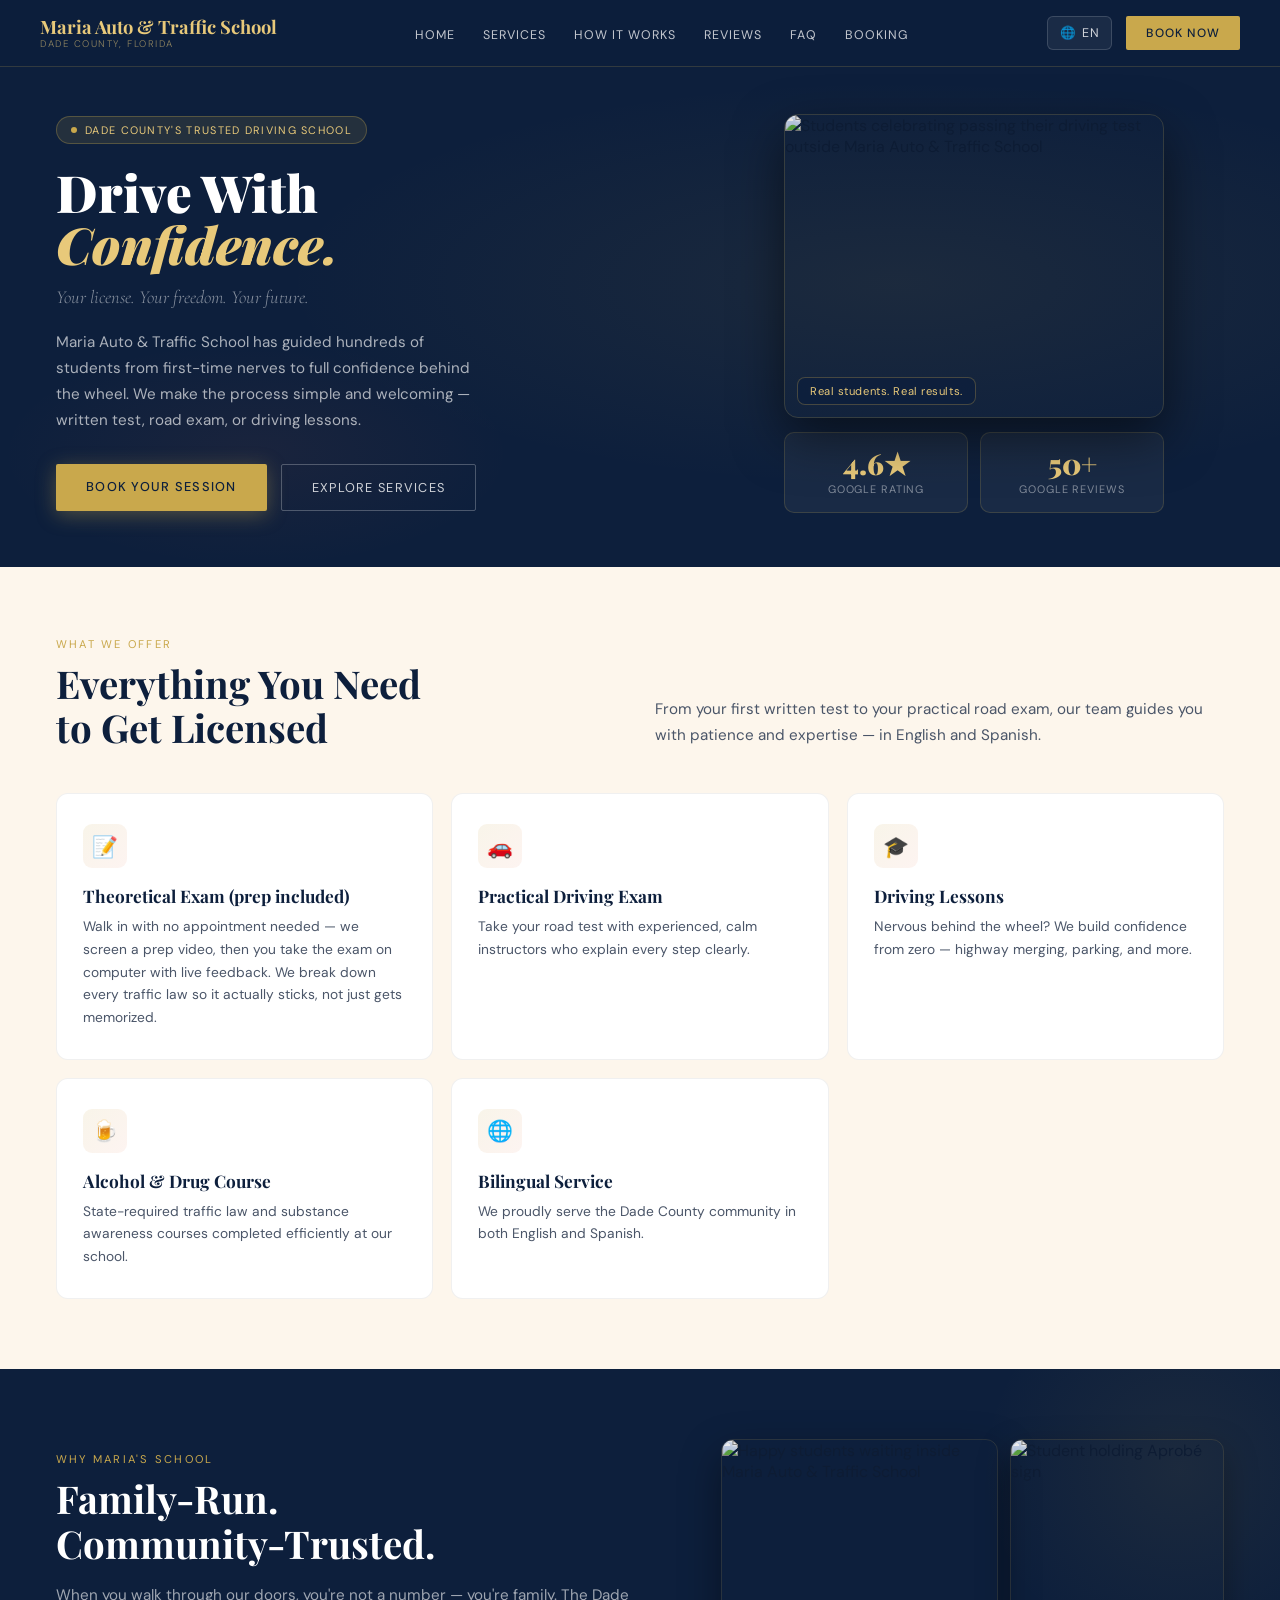
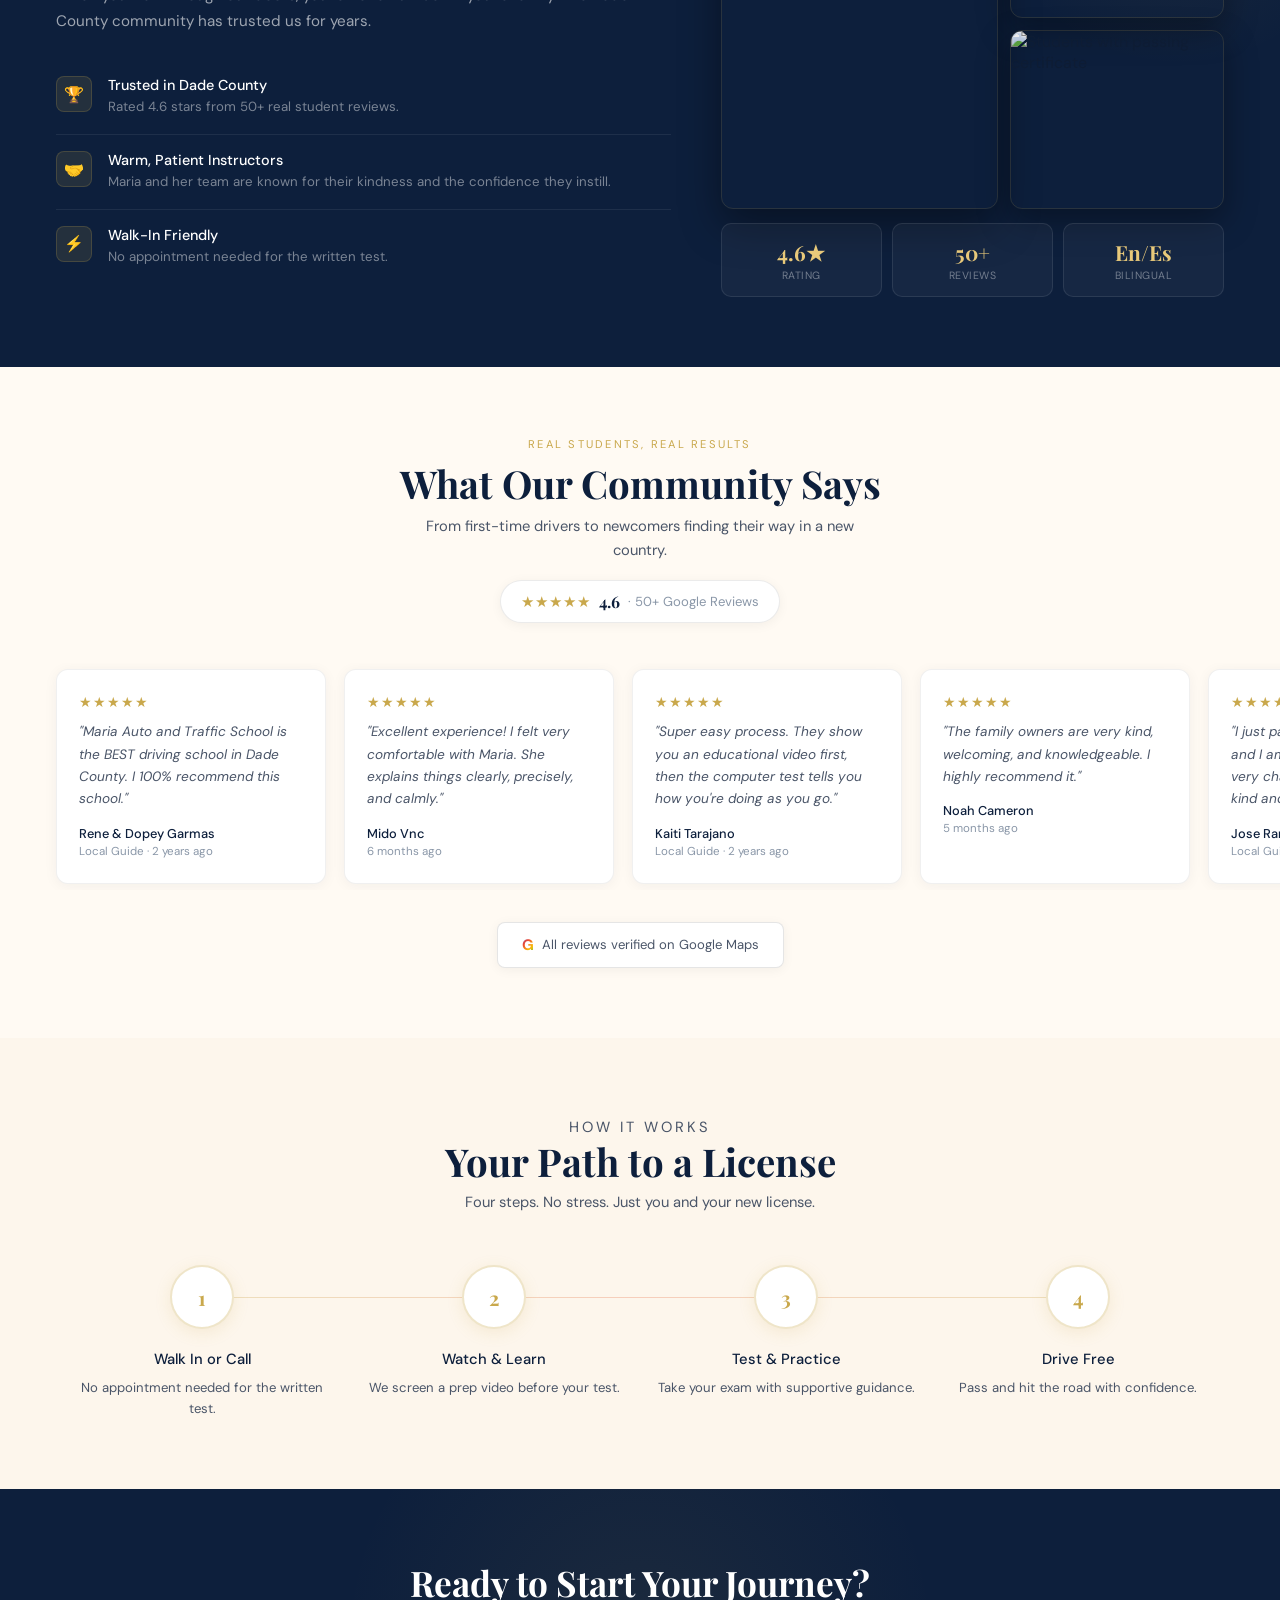
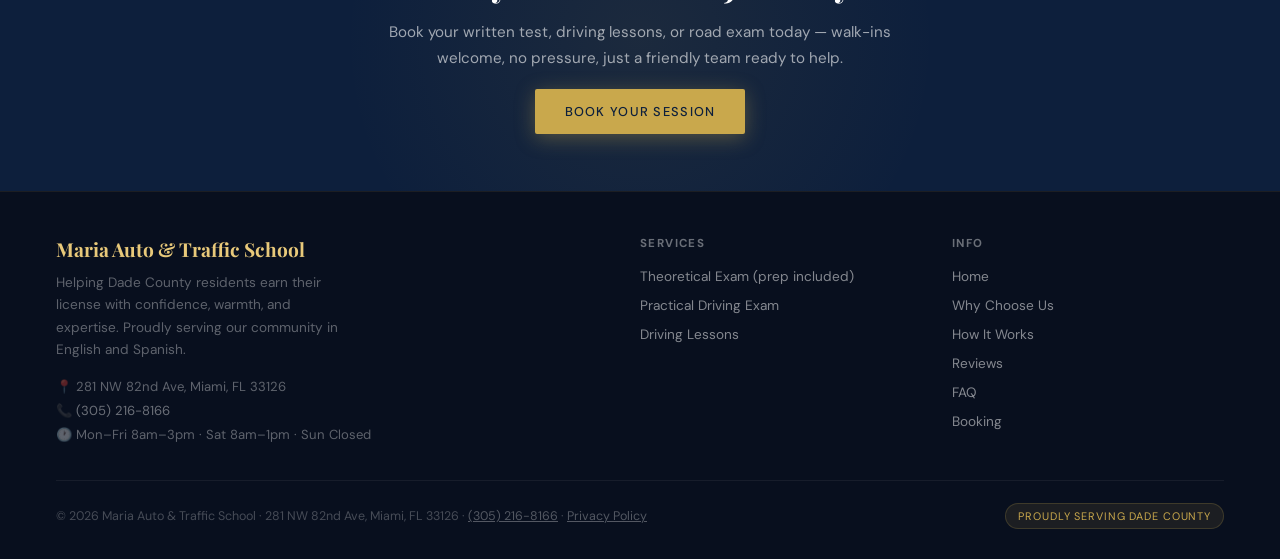
==== index.html @ c2f10be1 "Add files via upload" ====
<!DOCTYPE html>
<html lang="en" id="html-root">
<head>
<meta charset="UTF-8">
<meta name="viewport" content="width=device-width, initial-scale=1.0">
<title>Maria Auto & Traffic School — Dade County's Trusted Driving School</title>

<link rel="icon" type="image/svg+xml" href="data:image/svg+xml,%3Csvg xmlns='http://www.w3.org/2000/svg' viewBox='0 0 100 100'%3E%3Crect width='100' height='100' rx='20' fill='%230d1f3c'/%3E%3Ctext x='50' y='68' font-family='Georgia,serif' font-size='58' font-weight='700' fill='%23c9a84c' text-anchor='middle'%3EM%3C/text%3E%3C/svg%3E">

<meta name="description" content="Maria Auto & Traffic School — Miami-Dade's trusted driving school. Written tests, road exams, and driving lessons in English and Spanish. Walk-ins welcome.">
<meta name="robots" content="index, follow">
<link rel="canonical" href="https://mariaautoschool.netlify.app/">
<meta property="og:type" content="website">
<meta property="og:title" content="Maria Auto & Traffic School">
<meta property="og:description" content="Miami-Dade's trusted driving school. Written tests, road exams & driving lessons in English and Spanish.">
<meta property="og:image" content="https://mariaautoschool.netlify.app/images/maria3.jpg">
<meta property="og:image:alt" content="Students celebrating passing their driving test outside Maria Auto & Traffic School">
<meta name="twitter:card" content="summary_large_image">
<meta name="twitter:image" content="https://mariaautoschool.netlify.app/images/maria3.jpg">
<link rel="preconnect" href="https://fonts.googleapis.com">
<link href="https://fonts.googleapis.com/css2?family=Playfair+Display:ital,wght@0,400;0,700;0,900;1,400;1,700&family=DM+Sans:wght@300;400;500&family=Cormorant+Garamond:ital,wght@0,300;1,300;1,600&display=swap" rel="stylesheet">
<link rel="stylesheet" href="style.css">

<script type="application/ld+json">
{
  "@context": "https://schema.org",
  "@type": "DrivingSchool",
  "name": "Maria Auto & Traffic School",
  "image": "https://mariaautoschool.netlify.app/images/maria5.jpg",
  "url": "https://mariaautoschool.netlify.app/",
  "telephone": "+1-305-216-8166",
  "address": {
    "@type": "PostalAddress",
    "streetAddress": "281 NW 82nd Ave",
    "addressLocality": "Miami",
    "addressRegion": "FL",
    "postalCode": "33126",
    "addressCountry": "US"
  },
  "openingHoursSpecification": [
    {
      "@type": "OpeningHoursSpecification",
      "dayOfWeek": ["Monday", "Tuesday", "Wednesday", "Thursday", "Friday"],
      "opens": "08:00",
      "closes": "15:00"
    },
    {
      "@type": "OpeningHoursSpecification",
      "dayOfWeek": "Saturday",
      "opens": "08:00",
      "closes": "13:00"
    }
  ],
  "aggregateRating": {
    "@type": "AggregateRating",
    "ratingValue": "4.6",
    "reviewCount": "50",
    "bestRating": "5",
    "worstRating": "1"
  },
  "priceRange": "$50-$150",
  "areaServed": "Miami-Dade County, FL",
  "availableLanguage": ["English", "Spanish"]
}
</script>
<script src="https://identity.netlify.com/v1/netlify-identity-widget.js"></script>
</head>
<body>

<!-- NAV -->
<nav>
  <a href="index.html" class="nav-logo">Maria Auto & Traffic School<span>Dade County, Florida</span></a>
  <ul class="nav-links">
    <li><a href="index.html" data-i18n="nav.home">Home</a></li>
    <li><a href="#services" data-i18n="nav.services">Services</a></li>
    <li><a href="#process" data-i18n="nav.process">How It Works</a></li>
    <li><a href="#reviews" data-i18n="nav.reviews">Reviews</a></li>
    <li><a href="faq.html" data-i18n="footer.faq">FAQ</a></li>
    <li><a href="book.html" data-i18n="nav.contact">Booking</a></li>
  </ul>
  <div class="nav-right">
    <div class="lang-switch">
      <button class="lang-btn" id="lang-btn">🌐 <span id="lang-btn-label">EN</span></button>
      <div class="lang-menu" id="lang-menu">
        <button class="lang-option" data-lang="en">English</button>
        <button class="lang-option" data-lang="es">Español</button>
      </div>
    </div>
    <a href="book.html" class="nav-cta" data-i18n="nav.cta">Book Now</a>
    <button class="nav-hamburger" id="hamburger" aria-label="Open menu"><span></span><span></span><span></span></button>
  </div>
</nav>

<div class="mobile-menu" id="mobile-menu">
  <a href="index.html" class="mobile-link" data-i18n="nav.home">Home</a>
  <a href="#services" class="mobile-link" data-i18n="nav.services">Services</a>
  <a href="#process" class="mobile-link" data-i18n="nav.process">How It Works</a>
  <a href="#reviews" class="mobile-link" data-i18n="nav.reviews">Reviews</a>
  <a href="faq.html" class="mobile-link" data-i18n="footer.faq">FAQ</a>
  <a href="book.html" class="mobile-link" data-i18n="nav.contact">Booking</a>
  <div class="mobile-lang">
    <button data-lang="en">English</button>
    <button data-lang="es">Español</button>
  </div>
</div>

<section class="hero">
  <div class="hero-bg-texture"></div>
  <div class="hero-left">
    <div class="hero-badge"><span class="hero-badge-dot"></span><span data-i18n="hero.badge">Dade County's Trusted Driving School</span></div>
    <h1 class="hero-headline" data-i18n-html="hero.headline">Drive With<em>Confidence.</em></h1>
    <p class="hero-sub" data-i18n="hero.sub">Your license. Your freedom. Your future.</p>
    <p class="hero-body" data-i18n="hero.body">Maria Auto & Traffic School has guided hundreds of students from first-time nerves to full confidence behind the wheel. We make the process simple and welcoming — written test, road exam, or driving lessons.</p>
    <div class="hero-actions">
      <a href="book.html" class="btn-primary" data-i18n="hero.cta1">Book Your Session</a>
      <a href="#services" class="btn-secondary" data-i18n="hero.cta2">Explore Services</a>
    </div>
  </div>
  <div class="hero-right">
    <div class="hero-photo-wrap">
      <div class="hero-photo">
        <img src="images/maria3.jpg" alt="Students celebrating passing their driving test outside Maria Auto & Traffic School">
        <div class="hero-photo-badge" data-i18n="hero.photoBadge">Real students. Real results.</div>
      </div>
      <div class="hero-stats-row">
        <div class="hero-stat-card">
          <div class="stat-number">4.6★</div>
          <div class="stat-label" data-i18n="hero.statRating">Google Rating</div>
        </div>
        <div class="hero-stat-card">
          <div class="stat-number">50+</div>
          <div class="stat-label" data-i18n="hero.statReviews">Google Reviews</div>
        </div>
      </div>
    </div>
  </div>
</section>

<section class="services" id="services">
  <div class="services-header">
    <div>
      <p class="section-label" data-i18n="services.label">What We Offer</p>
      <h2 class="section-title" data-i18n-html="services.title">Everything You Need<br>to Get Licensed</h2>
    </div>
    <p class="services-desc" data-i18n="services.desc">From your first written test to your practical road exam, our team guides you with patience and expertise — in English and Spanish.</p>
  </div>
  <div class="services-grid">
    <div class="service-card fade-up">
      <div class="service-icon">📝</div>
      <h3 class="service-name" data-i18n="services.s5title">Theoretical Exam (prep included)</h3>
      <p class="service-desc" data-i18n="services.s5desc">Walk in with no appointment needed — we screen a prep video, then you take the exam on computer with live feedback. We break down every traffic law so it actually sticks, not just gets memorized.</p>
    </div>
    <div class="service-card fade-up">
      <div class="service-icon">🚗</div>
      <h3 class="service-name" data-i18n="services.s2title">Practical Driving Exam</h3>
      <p class="service-desc" data-i18n="services.s2desc">Take your road test with experienced, calm instructors who explain every step clearly.</p>
    </div>
    <div class="service-card fade-up">
      <div class="service-icon">🎓</div>
      <h3 class="service-name" data-i18n="services.s3title">Driving Lessons</h3>
      <p class="service-desc" data-i18n="services.s3desc">Nervous behind the wheel? We build confidence from zero — highway merging, parking, and more.</p>
    </div>
    <div class="service-card fade-up">
      <div class="service-icon">🍺</div>
      <h3 class="service-name" data-i18n="services.s4title">Alcohol & Drug Course</h3>
      <p class="service-desc" data-i18n="services.s4desc">State-required traffic law and substance awareness courses completed efficiently at our school.</p>
    </div>
    <div class="service-card fade-up">
      <div class="service-icon">🌐</div>
      <h3 class="service-name" data-i18n="services.s6title">Bilingual Service</h3>
      <p class="service-desc" data-i18n="services.s6desc">We proudly serve the Dade County community in both English and Spanish.</p>
    </div>
  </div>
</section>

<section class="why" id="why">
  <div class="why-left">
    <p class="section-label" style="color:var(--gold)" data-i18n="why.label">Why Maria's School</p>
    <h2 class="section-title" style="color:#fff" data-i18n-html="why.title">Family-Run.<br>Community-Trusted.</h2>
    <p class="why-body" data-i18n="why.body">When you walk through our doors, you're not a number — you're family. The Dade County community has trusted us for years.</p>
    <div class="why-features">
      <div class="why-feature">
        <div class="why-feature-icon">🏆</div>
        <div class="why-feature-text"><h4 data-i18n="why.f1title">Trusted in Dade County</h4><p data-i18n="why.f1desc">Rated 4.6 stars from 50+ real student reviews.</p></div>
      </div>
      <div class="why-feature">
        <div class="why-feature-icon">🤝</div>
        <div class="why-feature-text"><h4 data-i18n="why.f2title">Warm, Patient Instructors</h4><p data-i18n="why.f2desc">Maria and her team are known for their kindness and the confidence they instill.</p></div>
      </div>
      <div class="why-feature">
        <div class="why-feature-icon">⚡</div>
        <div class="why-feature-text"><h4 data-i18n="why.f3title">Walk-In Friendly</h4><p data-i18n="why.f3desc">No appointment needed for the written test.</p></div>
      </div>
    </div>
  </div>
  <div class="why-right">
    <div class="why-photo-grid">
      <div class="why-photo-main"><img src="images/maria1.jpg" alt="Happy students waiting inside Maria Auto & Traffic School" loading="lazy"></div>
      <div class="why-photo-side">
        <div class="why-photo-small"><img src="images/maria4.jpg" alt="Student holding Aprobé sign" loading="lazy"></div>
        <div class="why-photo-small"><img src="images/maria2.jpg" alt="Students with passing certificate" loading="lazy"></div>
      </div>
    </div>
    <div class="why-mini-stats">
      <div class="why-mini"><div class="why-mini-num">4.6★</div><div class="why-mini-label" data-i18n="why.mRating">Rating</div></div>
      <div class="why-mini"><div class="why-mini-num">50+</div><div class="why-mini-label" data-i18n="why.mReviews">Reviews</div></div>
      <div class="why-mini"><div class="why-mini-num">En/Es</div><div class="why-mini-label" data-i18n="why.mLang">Bilingual</div></div>
    </div>
  </div>
</section>

<section class="reviews" id="reviews">
  <div class="reviews-header">
    <p class="section-label" data-i18n="reviews.label">Real Students, Real Results</p>
    <h2 class="section-title" data-i18n="reviews.title">What Our Community Says</h2>
    <p class="reviews-sub" data-i18n="reviews.sub">From first-time drivers to newcomers finding their way in a new country.</p>
    <div class="reviews-rating-badge">
      <span class="stars">★★★★★</span>
      <span class="num">4.6</span>
      <span class="count">· 50+ <span data-i18n="reviews.googleReviews">Google Reviews</span></span>
    </div>
  </div>
  <div class="reviews-track-wrap">
    <div class="reviews-track">
      <div class="review-card"><div class="review-stars">★★★★★</div><p class="review-text">"Maria Auto and Traffic School is the BEST driving school in Dade County. I 100% recommend this school."</p><div class="review-author">Rene & Dopey Garmas</div><div class="review-time">Local Guide · 2 years ago</div></div>
      <div class="review-card"><div class="review-stars">★★★★★</div><p class="review-text">"Excellent experience! I felt very comfortable with Maria. She explains things clearly, precisely, and calmly."</p><div class="review-author">Mido Vnc</div><div class="review-time">6 months ago</div></div>
      <div class="review-card"><div class="review-stars">★★★★★</div><p class="review-text">"Super easy process. They show you an educational video first, then the computer test tells you how you're doing as you go."</p><div class="review-author">Kaiti Tarajano</div><div class="review-time">Local Guide · 2 years ago</div></div>
      <div class="review-card"><div class="review-stars">★★★★★</div><p class="review-text">"The family owners are very kind, welcoming, and knowledgeable. I highly recommend it."</p><div class="review-author">Noah Cameron</div><div class="review-time">5 months ago</div></div>
      <div class="review-card"><div class="review-stars">★★★★★</div><p class="review-text">"I just passed my practical exam and I am totally delighted. María is very charming and the teacher is kind and polite."</p><div class="review-author">Jose Ramos</div><div class="review-time">Local Guide · 2 years ago</div></div>
      <div class="review-card"><div class="review-stars">★★★★★</div><p class="review-text">"I love this school. They transmit a peace that touches your heart ❤️ and they are very professional."</p><div class="review-author">Legna Arbos</div><div class="review-time">a year ago</div></div>
      <div class="review-card"><div class="review-stars">★★★★★</div><p class="review-text">"They gave me the confidence and encouragement I needed to overcome my fear of driving."</p><div class="review-author">Yasmany Salgado</div><div class="review-time">Local Guide · 2 years ago</div></div>
      <div class="review-card"><div class="review-stars">★★★★★</div><p class="review-text">"Reasonable price and quick process — much appreciated when you're from out of town."</p><div class="review-author">Leire Viana</div><div class="review-time">6 months ago</div></div>
      <div class="review-card"><div class="review-stars">★★★★★</div><p class="review-text">"Excellent teacher. She gives you confidence and motivation. Always grateful."</p><div class="review-author">Vilma Blanco</div><div class="review-time">a year ago</div></div>
      <div class="review-card"><div class="review-stars">★★★★★</div><p class="review-text">"Very satisfied with the school. Great teachers and excellent staff. I recommend it 1000%!"</p><div class="review-author">Larisa Montero</div><div class="review-time">Local Guide · a year ago</div></div>
      <!-- duplicate for seamless loop -->
      <div class="review-card"><div class="review-stars">★★★★★</div><p class="review-text">"Maria Auto and Traffic School is the BEST driving school in Dade County. I 100% recommend this school."</p><div class="review-author">Rene & Dopey Garmas</div><div class="review-time">Local Guide · 2 years ago</div></div>
      <div class="review-card"><div class="review-stars">★★★★★</div><p class="review-text">"Excellent experience! I felt very comfortable with Maria. She explains things clearly, precisely, and calmly."</p><div class="review-author">Mido Vnc</div><div class="review-time">6 months ago</div></div>
      <div class="review-card"><div class="review-stars">★★★★★</div><p class="review-text">"Super easy process. They show you an educational video first, then the computer test tells you how you're doing as you go."</p><div class="review-author">Kaiti Tarajano</div><div class="review-time">Local Guide · 2 years ago</div></div>
      <div class="review-card"><div class="review-stars">★★★★★</div><p class="review-text">"The family owners are very kind, welcoming, and knowledgeable. I highly recommend it."</p><div class="review-author">Noah Cameron</div><div class="review-time">5 months ago</div></div>
      <div class="review-card"><div class="review-stars">★★★★★</div><p class="review-text">"I just passed my practical exam and I am totally delighted. María is very charming and the teacher is kind and polite."</p><div class="review-author">Jose Ramos</div><div class="review-time">Local Guide · 2 years ago</div></div>
      <div class="review-card"><div class="review-stars">★★★★★</div><p class="review-text">"I love this school. They transmit a peace that touches your heart ❤️ and they are very professional."</p><div class="review-author">Legna Arbos</div><div class="review-time">a year ago</div></div>
      <div class="review-card"><div class="review-stars">★★★★★</div><p class="review-text">"They gave me the confidence and encouragement I needed to overcome my fear of driving."</p><div class="review-author">Yasmany Salgado</div><div class="review-time">Local Guide · 2 years ago</div></div>
      <div class="review-card"><div class="review-stars">★★★★★</div><p class="review-text">"Reasonable price and quick process — much appreciated when you're from out of town."</p><div class="review-author">Leire Viana</div><div class="review-time">6 months ago</div></div>
      <div class="review-card"><div class="review-stars">★★★★★</div><p class="review-text">"Excellent teacher. She gives you confidence and motivation. Always grateful."</p><div class="review-author">Vilma Blanco</div><div class="review-time">a year ago</div></div>
      <div class="review-card"><div class="review-stars">★★★★★</div><p class="review-text">"Very satisfied with the school. Great teachers and excellent staff. I recommend it 1000%!"</p><div class="review-author">Larisa Montero</div><div class="review-time">Local Guide · a year ago</div></div>
    </div>
  </div>
  <div style="text-align:center">
    <div class="google-badge"><span class="g-logo">G</span><span data-i18n="reviews.verified">All reviews verified on Google Maps</span></div>
  </div>
</section>

<section class="process" id="process">
  <div class="process-header">
    <p class="section-label" data-i18n="process.label">How It Works</p>
    <h2 class="section-title" data-i18n="process.title">Your Path to a License</h2>
    <p data-i18n="process.sub">Four steps. No stress. Just you and your new license.</p>
  </div>
  <div class="process-steps">
    <div class="process-step fade-up"><div class="step-num">1</div><h4 class="step-title" data-i18n="process.p1title">Walk In or Call</h4><p class="step-desc" data-i18n="process.p1desc">No appointment needed for the written test.</p></div>
    <div class="process-step fade-up"><div class="step-num">2</div><h4 class="step-title" data-i18n="process.p2title">Watch & Learn</h4><p class="step-desc" data-i18n="process.p2desc">We screen a prep video before your test.</p></div>
    <div class="process-step fade-up"><div class="step-num">3</div><h4 class="step-title" data-i18n="process.p3title">Test & Practice</h4><p class="step-desc" data-i18n="process.p3desc">Take your exam with supportive guidance.</p></div>
    <div class="process-step fade-up"><div class="step-num">4</div><h4 class="step-title" data-i18n="process.p4title">Drive Free</h4><p class="step-desc" data-i18n="process.p4desc">Pass and hit the road with confidence.</p></div>
  </div>
</section>


<!-- CLOSING CTA -->
<section class="closing-cta">
  <div class="closing-cta-inner">
    <h2 data-i18n="cta.title">Ready to Start Your Journey?</h2>
    <p data-i18n="cta.body">Book your written test, driving lessons, or road exam today — walk-ins welcome, no pressure, just a friendly team ready to help.</p>
    <a href="book.html" class="btn-primary" data-i18n="hero.cta1">Book Your Session</a>
  </div>
</section>

<footer>
  <div class="footer-inner">
    <div class="footer-brand">
      <h3>Maria Auto & Traffic School</h3>
      <p data-i18n="footer.tagline">Helping Dade County residents earn their license with confidence, warmth, and expertise. Proudly serving our community in English and Spanish.</p>
      <div class="footer-contact-mini">
        📍 281 NW 82nd Ave, Miami, FL 33126<br>
        📞 <a href="tel:+13052168166">(305) 216-8166</a><br>
        🕐 <span data-i18n-html="contact.hoursValue">Mon–Fri 8am–3pm · Sat 8am–1pm · Sun Closed</span>
      </div>
    </div>
    <div class="footer-col">
      <h4 data-i18n="footer.servicesHeader">Services</h4>
      <ul>
        <li><a href="#services" data-i18n="services.s5title">Theoretical Exam</a></li>
        <li><a href="#services" data-i18n="services.s2title">Road Exam</a></li>
        <li><a href="#services" data-i18n="services.s3title">Driving Lessons</a></li>
      </ul>
    </div>
    <div class="footer-col">
      <h4 data-i18n="footer.infoHeader">Info</h4>
      <ul>
        <li><a href="index.html" data-i18n="nav.home">Home</a></li>
        <li><a href="#why" data-i18n="footer.why">Why Choose Us</a></li>
        <li><a href="#process" data-i18n="nav.process">How It Works</a></li>
        <li><a href="#reviews" data-i18n="nav.reviews">Reviews</a></li>
        <li><a href="faq.html" data-i18n="footer.faq">FAQ</a></li>
        <li><a href="book.html" data-i18n="nav.contact">Booking</a></li>
      </ul>
    </div>
  </div>
  <div class="footer-bottom">
    <p>© <span id="footer-year">2025</span> Maria Auto & Traffic School · 281 NW 82nd Ave, Miami, FL 33126 · <a href="tel:+13052168166">(305) 216-8166</a> · <a href="#" id="privacy-link" data-i18n="footer.privacy">Privacy Policy</a></p>
    <div class="footer-dade" data-i18n="footer.badge">Proudly Serving Dade County</div>
  </div>
</footer>

<button class="back-to-top" id="back-to-top" aria-label="Back to top">↑</button>

<!-- BOOKING CONFIRMATION MODAL -->
<div class="booking-modal-overlay" id="booking-modal" role="dialog" aria-modal="true" aria-label="Booking request notice">
  <div class="booking-modal-box">
    <div class="booking-modal-icon">📋</div>
    <h3 data-i18n="form.modalTitle">This is a request, not a confirmed booking</h3>
    <p data-i18n="form.modalBody">Submitting this form does not guarantee your selected date and time. If your preferred slot isn't available, Maria or a team member will reach out by phone, text, or email to find a time that works.</p>
    <div class="booking-modal-actions">
      <button type="button" class="booking-modal-cancel" id="booking-modal-cancel" data-i18n="form.modalCancel">Go Back</button>
      <button type="button" class="booking-modal-confirm" id="booking-modal-confirm" data-i18n="form.modalConfirm">I Understand, Submit</button>
    </div>
  </div>
</div>

<!-- PRIVACY MODAL -->
<div class="modal-overlay" id="privacy-modal" role="dialog" aria-modal="true" aria-label="Privacy Policy">
  <div class="modal-box">
    <div class="modal-header">
      <h2 data-i18n="privacy.title">Privacy Policy</h2>
      <button class="modal-close" id="modal-close" aria-label="Close">✕</button>
    </div>
    <div class="modal-body">
      <p class="updated" data-i18n="privacy.updated">Last updated: January 1, 2025</p>
      <p data-i18n="privacy.intro">Maria Auto & Traffic School ("we," "us," or "our") operates this website. This Privacy Policy explains how we collect, use, and protect the personal information you provide when you use our site or submit an inquiry through our contact form.</p>
      <h3 data-i18n="privacy.h1">1. Information We Collect</h3>
      <p data-i18n="privacy.p1">When you submit a booking inquiry, we may collect your name, phone number, service interest, preferred language, and any notes you provide. We do not collect payment information, Social Security numbers, or government ID numbers.</p>
      <h3 data-i18n="privacy.h2">2. How We Use Your Information</h3>
      <p data-i18n="privacy.p2">We use your information solely to respond to your inquiry, contact you to schedule your session, and provide the services you requested. We never sell or share your information for marketing purposes.</p>
      <h3 data-i18n="privacy.h3">3. How We Store Your Information</h3>
      <p data-i18n-html="privacy.p3">Form submissions are processed securely through Formspree, a third-party form service. Review Formspree's practices at <a href="https://formspree.io/legal/privacy-policy/" target="_blank" rel="noopener">formspree.io/legal/privacy-policy</a>. We delete submissions periodically once resolved.</p>
      <h3 data-i18n="privacy.h4">4. Cookies & Tracking</h3>
      <p data-i18n="privacy.p4">This site uses no cookies, analytics, or advertising technology. No browsing data is tracked.</p>
      <h3 data-i18n="privacy.h5">5. Your Rights</h3>
      <p data-i18n="privacy.p5">You may request to know, correct, or delete the information we hold about you, or opt out of future communications, by contacting us directly.</p>
      <h3 data-i18n="privacy.h6">6. Contact Us</h3>
      <p data-i18n-html="privacy.p6">Maria Auto & Traffic School · 281 NW 82nd Ave, Miami, FL 33126 · Phone: <a href="tel:+13052168166">(305) 216-8166</a></p>
    </div>
  </div>
</div>

<script src="script.js"></script>
</body>
</html>
---- style.css ----
:root {
    --navy: #0d1f3c;
    --navy-mid: #162d52;
    --gold: #c9a84c;
    --gold-light: #e8c97a;
    --coral: #e8704a;
    --cream: #fdf6ec;
    --warm-white: #fffaf3;
    --text-dark: #0d1f3c;
    --text-mid: #4a5568;
    --text-light: #8a97a8;
  }
  *, *::before, *::after { box-sizing: border-box; margin: 0; padding: 0; }
  html { scroll-behavior: smooth; }
  body { font-family: 'DM Sans', sans-serif; background: var(--warm-white); color: var(--text-dark); overflow-x: hidden; -webkit-tap-highlight-color: transparent; }
  a, button, input, select, textarea, label { -webkit-tap-highlight-color: transparent; }

  /* ── NAV ── */
  nav {
    position: fixed; top: 0; left: 0; right: 0; z-index: 100;
    display: flex; align-items: center; justify-content: space-between; gap: 20px;
    padding: 16px 40px;
    background: rgba(13,31,60,0.96);
    -webkit-backdrop-filter: blur(12px); backdrop-filter: blur(12px);
    border-bottom: 1px solid rgba(201,168,76,0.2);
  }
  .nav-logo { font-family: 'Playfair Display', serif; font-size: 1.15rem; font-weight: 700; color: var(--gold-light); line-height: 1.2; white-space: nowrap; text-decoration: none; display: block; }
  .nav-logo span { display: block; font-size: 0.6rem; font-weight: 300; letter-spacing: 0.16em; text-transform: uppercase; color: rgba(232,201,122,0.6); font-family: 'DM Sans', sans-serif; }
  .nav-links { display: flex; gap: 28px; list-style: none; flex: 1; justify-content: center; }
  .nav-links a { color: rgba(255,255,255,0.75); text-decoration: none; font-size: 0.78rem; letter-spacing: 0.08em; text-transform: uppercase; transition: color 0.2s; }
  .nav-links a:hover { color: var(--gold-light); }
  .nav-right { display: flex; align-items: center; gap: 14px; }
  .lang-switch { position: relative; }
  .lang-btn {
    display: flex; align-items: center; gap: 6px;
    background: rgba(255,255,255,0.06); border: 1px solid rgba(255,255,255,0.15);
    color: rgba(255,255,255,0.8); padding: 8px 12px; border-radius: 6px;
    font-size: 0.78rem; letter-spacing: 0.05em; cursor: pointer;
    font-family: 'DM Sans', sans-serif;
  }
  .lang-btn:hover { border-color: var(--gold); }
  .lang-menu {
    display: none; position: absolute; top: calc(100% + 8px); right: 0;
    background: var(--navy-mid); border: 1px solid rgba(201,168,76,0.25);
    border-radius: 8px; overflow: hidden; min-width: 140px;
    box-shadow: 0 12px 32px rgba(0,0,0,0.4);
  }
  .lang-menu.open { display: block; }
  .lang-option {
    display: block; width: 100%; text-align: left; padding: 10px 16px;
    background: none; border: none; color: rgba(255,255,255,0.75);
    font-size: 0.82rem; cursor: pointer; font-family: 'DM Sans', sans-serif;
  }
  .lang-option:hover { background: rgba(201,168,76,0.12); color: var(--gold-light); }
  .lang-option.active { color: var(--gold-light); background: rgba(201,168,76,0.08); }
  .nav-cta {
    background: var(--gold); color: var(--navy);
    padding: 9px 20px; border-radius: 2px;
    font-size: 0.75rem; font-weight: 500; letter-spacing: 0.1em; text-transform: uppercase;
    text-decoration: none; transition: background 0.2s, transform 0.15s; white-space: nowrap;
  }
  .nav-cta:hover { background: var(--gold-light); transform: translateY(-1px); }
  .nav-hamburger { display: none; flex-direction: column; gap: 5px; background: none; border: none; cursor: pointer; padding: 4px; }
  .nav-hamburger span { display: block; width: 22px; height: 2px; background: rgba(255,255,255,0.8); border-radius: 2px; transition: all 0.3s; }
  .nav-hamburger.open span:nth-child(1) { transform: translateY(7px) rotate(45deg); }
  .nav-hamburger.open span:nth-child(2) { opacity: 0; }
  .nav-hamburger.open span:nth-child(3) { transform: translateY(-7px) rotate(-45deg); }

  .mobile-menu {
    display: none; position: fixed; top: 60px; left: 0; right: 0; z-index: 99;
    background: rgba(13,31,60,0.98); -webkit-backdrop-filter: blur(16px); backdrop-filter: blur(16px);
    border-bottom: 1px solid rgba(201,168,76,0.15);
    padding: 20px 24px 26px; flex-direction: column;
  }
  .mobile-menu.open { display: flex; }
  .mobile-menu a { color: rgba(255,255,255,0.75); text-decoration: none; font-size: 1rem; padding: 14px 0; border-bottom: 1px solid rgba(255,255,255,0.07); }
  .mobile-menu a:last-of-type { border-bottom: none; }
  .mobile-lang { display: flex; gap: 10px; margin-top: 16px; }
  .mobile-lang button {
    flex: 1; padding: 10px; background: rgba(255,255,255,0.06); border: 1px solid rgba(255,255,255,0.15);
    color: rgba(255,255,255,0.75); border-radius: 6px; font-size: 0.82rem; cursor: pointer;
  }
  .mobile-lang button.active { color: var(--gold-light); border-color: var(--gold); }

  /* ── SHARED ── */
  .section-label { font-size: 0.7rem; letter-spacing: 0.2em; text-transform: uppercase; color: var(--gold); margin-bottom: 10px; }
  .section-title { font-family: 'Playfair Display', serif; font-size: clamp(1.7rem, 3vw, 2.5rem); font-weight: 700; line-height: 1.15; color: var(--text-dark); }

  /* ── HERO ── */
  .hero {
    background: var(--navy); display: grid; grid-template-columns: 1.1fr 0.9fr;
    position: relative; overflow: hidden; padding-top: 60px;
  }
  .hero-bg-texture { position: absolute; inset: 0; background-image: radial-gradient(ellipse 80% 60% at 70% 50%, rgba(201,168,76,0.08) 0%, transparent 60%), radial-gradient(ellipse 40% 40% at 20% 80%, rgba(232,112,74,0.06) 0%, transparent 50%); pointer-events: none; }
  .hero-left { display: flex; flex-direction: column; justify-content: center; padding: 56px 40px 56px 56px; position: relative; z-index: 2; }
  .hero-badge { display: inline-flex; align-items: center; gap: 8px; background: rgba(201,168,76,0.12); border: 1px solid rgba(201,168,76,0.3); padding: 6px 14px; border-radius: 100px; margin-bottom: 22px; width: fit-content; }
  .hero-badge-dot { width: 6px; height: 6px; border-radius: 50%; background: var(--gold); animation: pulse 2s infinite; }
  @keyframes pulse { 0%,100%{opacity:1;transform:scale(1)} 50%{opacity:0.5;transform:scale(1.3)} }
  .hero-badge span { font-size: 0.68rem; letter-spacing: 0.12em; text-transform: uppercase; color: var(--gold-light); }
  .hero-headline { font-family: 'Playfair Display', serif; font-size: clamp(2.3rem, 4vw, 3.8rem); font-weight: 900; line-height: 1.02; color: #fff; margin-bottom: 6px; }
  .hero-headline em { font-style: italic; color: var(--gold-light); display: block; }
  .hero-sub { font-family: 'Cormorant Garamond', serif; font-size: 1.15rem; font-weight: 300; font-style: italic; color: rgba(255,255,255,0.5); margin: 10px 0 22px; }
  .hero-body { color: rgba(255,255,255,0.65); font-size: 0.95rem; line-height: 1.7; max-width: 420px; margin-bottom: 30px; }
  .hero-actions { display: flex; gap: 14px; flex-wrap: wrap; }
  .btn-primary { background: var(--gold); color: var(--navy); padding: 14px 30px; border-radius: 2px; font-size: 0.8rem; font-weight: 500; letter-spacing: 0.1em; text-transform: uppercase; text-decoration: none; transition: all 0.2s; box-shadow: 0 4px 20px rgba(201,168,76,0.35); }
  .btn-primary:hover { background: var(--gold-light); transform: translateY(-2px); }
  .btn-secondary { border: 1px solid rgba(255,255,255,0.25); color: rgba(255,255,255,0.8); padding: 14px 30px; border-radius: 2px; font-size: 0.8rem; letter-spacing: 0.1em; text-transform: uppercase; text-decoration: none; transition: all 0.2s; }
  .btn-secondary:hover { border-color: var(--gold); color: var(--gold-light); }
  .hero-right { display: flex; align-items: center; justify-content: center; position: relative; z-index: 2; padding: 40px 56px 40px 20px; }
  .hero-photo-wrap { width: 100%; max-width: 380px; display: flex; flex-direction: column; gap: 14px; }
  .hero-photo { position: relative; border-radius: 14px; overflow: hidden; box-shadow: 0 20px 50px rgba(0,0,0,0.5); border: 1px solid rgba(201,168,76,0.2); aspect-ratio: 5/4; }
  .hero-photo img { width: 100%; height: 100%; object-fit: cover; display: block; filter: brightness(0.9) saturate(0.92); }
  .hero-photo-badge { position: absolute; bottom: 12px; left: 12px; background: rgba(13,31,60,0.85); -webkit-backdrop-filter: blur(8px); backdrop-filter: blur(8px); border: 1px solid rgba(201,168,76,0.3); padding: 6px 12px; border-radius: 8px; font-size: 0.7rem; color: var(--gold-light); letter-spacing: 0.05em; }
  .hero-stats-row { display: grid; grid-template-columns: 1fr 1fr; gap: 12px; }
  .hero-stat-card { background: rgba(255,255,255,0.05); border: 1px solid rgba(201,168,76,0.2); border-radius: 10px; padding: 16px 18px; text-align: center; }
  .stat-number { font-family: 'Playfair Display', serif; font-size: 1.8rem; font-weight: 900; color: var(--gold-light); line-height: 1; }
  .stat-label { font-size: 0.68rem; letter-spacing: 0.08em; text-transform: uppercase; color: rgba(255,255,255,0.45); margin-top: 4px; }

  /* ── SERVICES ── */
  .services { padding: 70px 56px; background: var(--cream); }
  .services-header { display: grid; grid-template-columns: 1fr 1fr; gap: 30px; margin-bottom: 44px; align-items: end; }
  .services-desc { color: var(--text-mid); font-size: 0.95rem; line-height: 1.7; }
  .services-grid { display: grid; grid-template-columns: repeat(3, 1fr); gap: 18px; }
  .service-card { background: #fff; border-radius: 12px; padding: 30px 26px; border: 1px solid rgba(0,0,0,0.06); transition: all 0.3s; position: relative; overflow: hidden; }
  .service-card::before { content: ''; position: absolute; bottom: 0; left: 0; right: 0; height: 3px; background: linear-gradient(90deg, var(--gold), var(--coral)); transform: scaleX(0); transform-origin: left; transition: transform 0.3s; }
  .service-card:hover { transform: translateY(-4px); box-shadow: 0 16px 40px rgba(13,31,60,0.1); }
  .service-card:hover::before { transform: scaleX(1); }
  .service-icon { width: 44px; height: 44px; border-radius: 9px; background: linear-gradient(135deg, rgba(201,168,76,0.12), rgba(232,112,74,0.08)); display: flex; align-items: center; justify-content: center; font-size: 1.3rem; margin-bottom: 16px; }
  .service-name { font-family: 'Playfair Display', serif; font-size: 1.08rem; font-weight: 700; margin-bottom: 8px; color: var(--navy); }
  .service-desc { font-size: 0.86rem; line-height: 1.65; color: var(--text-mid); }

  /* ── WHY US ── */
  .why { padding: 70px 56px; background: var(--navy); display: grid; grid-template-columns: 1.1fr 0.9fr; gap: 50px; align-items: center; position: relative; overflow: hidden; }
  .why::before { content: ''; position: absolute; right: -100px; top: -100px; width: 400px; height: 400px; border-radius: 50%; background: radial-gradient(circle, rgba(201,168,76,0.08) 0%, transparent 70%); pointer-events: none; }
  .why .section-title { color: #fff; }
  .why-body { color: rgba(255,255,255,0.6); font-size: 0.95rem; line-height: 1.7; margin: 18px 0 26px; }
  .why-features { display: flex; flex-direction: column; }
  .why-feature { display: flex; gap: 16px; align-items: flex-start; padding: 16px 0; border-bottom: 1px solid rgba(255,255,255,0.07); }
  .why-feature:last-child { border-bottom: none; }
  .why-feature-icon { width: 36px; height: 36px; border-radius: 8px; background: rgba(201,168,76,0.12); border: 1px solid rgba(201,168,76,0.2); display: flex; align-items: center; justify-content: center; font-size: 1rem; flex-shrink: 0; }
  .why-feature-text h4 { color: #fff; font-size: 0.9rem; font-weight: 500; margin-bottom: 3px; }
  .why-feature-text p { color: rgba(255,255,255,0.45); font-size: 0.83rem; line-height: 1.55; }
  .why-right { display: flex; flex-direction: column; gap: 14px; }
  .why-photo-grid { display: grid; grid-template-columns: 1.3fr 1fr; gap: 12px; }
  .why-photo-main { border-radius: 12px; overflow: hidden; box-shadow: 0 16px 40px rgba(0,0,0,0.4); border: 1px solid rgba(201,168,76,0.15); aspect-ratio: 3/4; }
  .why-photo-side { display: flex; flex-direction: column; gap: 12px; }
  .why-photo-small { border-radius: 12px; overflow: hidden; box-shadow: 0 12px 32px rgba(0,0,0,0.35); border: 1px solid rgba(201,168,76,0.15); aspect-ratio: 4/3; flex: 1; }
  .why-photo-main img, .why-photo-small img { width: 100%; height: 100%; object-fit: cover; display: block; filter: brightness(0.92) saturate(0.88); }
  .why-mini-stats { display: grid; grid-template-columns: repeat(3, 1fr); gap: 10px; }
  .why-mini { background: rgba(255,255,255,0.04); border: 1px solid rgba(255,255,255,0.09); border-radius: 10px; padding: 14px 10px; text-align: center; }
  .why-mini-num { font-family: 'Playfair Display', serif; font-size: 1.3rem; font-weight: 700; color: var(--gold-light); }
  .why-mini-label { color: rgba(255,255,255,0.4); font-size: 0.66rem; letter-spacing: 0.05em; text-transform: uppercase; margin-top: 3px; }

  /* ── REVIEWS ── */
  .reviews { padding: 70px 0; background: var(--warm-white); overflow: hidden; }
  .reviews-header { text-align: center; margin-bottom: 40px; padding: 0 56px; }
  .reviews-header .section-title { margin-bottom: 10px; }
  .reviews-sub { color: var(--text-mid); font-size: 0.92rem; max-width: 480px; margin: 0 auto; line-height: 1.6; }
  .reviews-rating-badge { display: inline-flex; align-items: center; gap: 8px; background: #fff; border: 1px solid rgba(0,0,0,0.08); padding: 10px 20px; border-radius: 100px; margin-top: 18px; box-shadow: 0 2px 12px rgba(0,0,0,0.05); }
  .reviews-rating-badge .stars { color: var(--gold); font-size: 0.95rem; letter-spacing: 1px; }
  .reviews-rating-badge .num { font-family: 'Playfair Display', serif; font-weight: 700; color: var(--navy); font-size: 1rem; }
  .reviews-rating-badge .count { color: var(--text-light); font-size: 0.82rem; }
  .reviews-track-wrap { overflow: hidden; }
  .reviews-track { display: flex; gap: 18px; animation: scroll-left 42s linear infinite; width: max-content; padding: 6px 56px; }
  .reviews-track:hover { animation-play-state: paused; }
  @keyframes scroll-left { 0% { transform: translateX(0); } 100% { transform: translateX(-50%); } }
  .review-card { background: #fff; border-radius: 12px; padding: 24px 22px; width: 270px; flex-shrink: 0; border: 1px solid rgba(0,0,0,0.06); box-shadow: 0 2px 14px rgba(13,31,60,0.05); }
  .review-stars { color: var(--gold); font-size: 0.85rem; margin-bottom: 10px; letter-spacing: 1px; }
  .review-text { font-size: 0.85rem; line-height: 1.65; color: var(--text-mid); margin-bottom: 14px; font-style: italic; }
  .review-author { font-size: 0.8rem; font-weight: 500; color: var(--navy); }
  .review-time { font-size: 0.72rem; color: var(--text-light); margin-top: 2px; }
  .google-badge { display: flex; align-items: center; gap: 8px; background: #fff; border: 1px solid rgba(0,0,0,0.1); padding: 12px 24px; border-radius: 8px; font-size: 0.82rem; color: var(--text-mid); box-shadow: 0 2px 12px rgba(0,0,0,0.05); width: fit-content; margin: 32px auto 0; }
  .g-logo { font-weight: 700; font-size: 0.95rem; background: linear-gradient(135deg, #4285F4, #EA4335, #FBBC05, #34A853); -webkit-background-clip: text; -webkit-text-fill-color: transparent; }

  /* ── PROCESS ── */
  .process { padding: 70px 56px; background: var(--cream); }
  .process-header { text-align: center; margin-bottom: 50px; }
  .process-header p { color: var(--text-mid); font-size: 0.92rem; max-width: 440px; margin: 8px auto 0; line-height: 1.6; }
  .process-steps { display: grid; grid-template-columns: repeat(4, 1fr); position: relative; }
  .process-steps::before { content: ''; position: absolute; top: 32px; left: 12.5%; right: 12.5%; height: 1px; background: linear-gradient(90deg, var(--gold), var(--coral), var(--gold)); opacity: 0.3; }
  .process-step { text-align: center; padding: 0 16px; }
  .step-num { width: 64px; height: 64px; border-radius: 50%; background: #fff; border: 2px solid rgba(201,168,76,0.3); display: flex; align-items: center; justify-content: center; margin: 0 auto 20px; font-family: 'Playfair Display', serif; font-size: 1.25rem; font-weight: 700; color: var(--gold); position: relative; z-index: 1; box-shadow: 0 4px 16px rgba(201,168,76,0.15); }
  .step-title { font-size: 0.92rem; font-weight: 500; color: var(--navy); margin-bottom: 8px; }
  .step-desc { font-size: 0.82rem; color: var(--text-mid); line-height: 1.6; }

  /* ── CONTACT ── */
  .contact { padding: 70px 56px; background: var(--navy); display: grid; grid-template-columns: 1fr 1fr; gap: 50px; align-items: start; position: relative; overflow: hidden; }
  .contact::after { content: ''; position: absolute; left: -100px; bottom: -100px; width: 350px; height: 350px; border-radius: 50%; background: radial-gradient(circle, rgba(232,112,74,0.08) 0%, transparent 70%); pointer-events: none; }
  .contact .section-title { color: #fff; margin-bottom: 12px; }
  .contact-body { color: rgba(255,255,255,0.5); font-size: 0.92rem; line-height: 1.7; margin-bottom: 26px; }
  .contact-storefront { border-radius: 12px; overflow: hidden; margin-bottom: 26px; box-shadow: 0 12px 32px rgba(0,0,0,0.3); border: 1px solid rgba(201,168,76,0.15); aspect-ratio: 16/9; max-height: 220px; }
  .contact-storefront img { width: 100%; height: 100%; object-fit: cover; display: block; filter: brightness(0.85) saturate(0.85); }
  .contact-info { display: flex; flex-direction: column; gap: 16px; }
  .contact-item { display: flex; gap: 14px; align-items: center; }
  .contact-icon { width: 38px; height: 38px; border-radius: 8px; background: rgba(201,168,76,0.1); border: 1px solid rgba(201,168,76,0.2); display: flex; align-items: center; justify-content: center; font-size: 1rem; flex-shrink: 0; }
  .contact-item-text { color: rgba(255,255,255,0.75); font-size: 0.88rem; line-height: 1.5; }
  .contact-item-text a { color: inherit; text-decoration: none; border-bottom: 1px solid rgba(255,255,255,0.2); }
  .contact-item-label { font-size: 0.68rem; letter-spacing: 0.1em; text-transform: uppercase; color: rgba(255,255,255,0.3); margin-bottom: 2px; }
  .contact-form { background: rgba(255,255,255,0.04); border: 1px solid rgba(201,168,76,0.15); border-radius: 14px; padding: 34px; }
  .contact-form h3 { font-family: 'Playfair Display', serif; font-size: 1.25rem; color: #fff; margin-bottom: 22px; }
  .form-group { margin-bottom: 16px; }
  .form-group label { display: block; font-size: 0.72rem; letter-spacing: 0.08em; text-transform: uppercase; color: rgba(255,255,255,0.4); margin-bottom: 6px; }
  .form-group input, .form-group select, .form-group textarea { width: 100%; background: rgba(255,255,255,0.06); border: 1px solid rgba(255,255,255,0.1); border-radius: 6px; padding: 12px 14px; color: #fff; font-family: 'DM Sans', sans-serif; font-size: 0.9rem; outline: none; transition: border-color 0.2s; -webkit-appearance: none; appearance: none; }
  @media (max-width: 900px) {
    .form-group input, .form-group select, .form-group textarea { font-size: 16px; }
  }
  .form-group select option { background: var(--navy-mid); color: #fff; }
  .form-group input:focus, .form-group select:focus, .form-group textarea:focus { border-color: rgba(201,168,76,0.4); }
  .form-group input::placeholder, .form-group textarea::placeholder { color: rgba(255,255,255,0.25); }
  .form-group textarea { height: 90px; resize: none; }
  .checkbox-group { display: flex; flex-direction: column; gap: 8px; }
  .form-hint { font-size: 0.78rem; color: var(--gold); opacity: 0.9; margin-top: 6px; line-height: 1.5; display: none; }
  .form-hint.visible { display: block; }
  .availability-badge {
    display: flex; align-items: center; gap: 10px;
    background: rgba(76,175,122,0.1); border: 1px solid rgba(76,175,122,0.25);
    padding: 10px 14px; border-radius: 8px; margin-bottom: 18px;
  }
  .availability-dot { width: 8px; height: 8px; border-radius: 50%; background: #4caf7a; flex-shrink: 0; }
  .availability-badge span { font-size: 0.82rem; color: rgba(255,255,255,0.75); line-height: 1.4; }
  .whatsapp-fallback {
    display: flex; align-items: center; justify-content: center; gap: 8px;
    margin-top: 12px; padding: 12px; border-radius: 6px;
    background: rgba(76,175,122,0.08); border: 1px solid rgba(76,175,122,0.2);
    color: #6fcf97; text-decoration: none; font-size: 0.82rem; font-weight: 500;
    transition: background 0.2s;
  }
  .whatsapp-fallback:hover { background: rgba(76,175,122,0.15); }
  .service-datetime-block {
    background: rgba(201,168,76,0.05); border: 1px solid rgba(201,168,76,0.15);
    border-radius: 8px; padding: 14px 14px 4px; margin-bottom: 14px;
  }
  .service-datetime-label {
    font-size: 0.78rem; font-weight: 500; color: var(--gold-light);
    margin-bottom: 10px; display: flex; align-items: center; gap: 6px;
  }
  .service-datetime-label .dot { width: 5px; height: 5px; border-radius: 50%; background: var(--gold); flex-shrink: 0; }
  .range-toggle-row { display: flex; align-items: center; gap: 8px; margin: -4px 0 12px; }
  .range-toggle-row input[type="checkbox"] { width: 15px; height: 15px; cursor: pointer; accent-color: var(--gold); }
  .range-toggle-row label { font-size: 0.78rem; color: rgba(255,255,255,0.55); cursor: pointer; margin: 0; text-transform: none; letter-spacing: 0; }
  .end-date-group { display: none; }
  .end-date-group.visible { display: block; }
  .contact-pref-row { display: flex; gap: 10px; }
  .contact-pref-item { flex: 1; position: relative; }
  .contact-pref-item input[type="checkbox"] { position: absolute; opacity: 0; width: 0; height: 0; }
  .contact-pref-item label {
    display: flex; align-items: center; justify-content: center; gap: 8px;
    cursor: pointer; font-size: 0.85rem; color: rgba(255,255,255,0.7);
    padding: 10px 12px; border-radius: 6px;
    border: 1px solid rgba(255,255,255,0.1);
    background: rgba(255,255,255,0.04);
    transition: all 0.2s; user-select: none; text-align: center;
  }
  .contact-pref-item label:hover { border-color: rgba(201,168,76,0.4); }
  .contact-pref-item input:checked + label { border-color: var(--gold); background: rgba(201,168,76,0.12); color: #fff; }
  .field-error-msg { font-size: 0.78rem; color: #e8704a; margin-top: 6px; display: none; }
  .field-error-msg.visible { display: block; }
  .booking-modal-overlay {
    display: none; position: fixed; inset: 0; z-index: 250;
    background: rgba(8,15,30,0.85); -webkit-backdrop-filter: blur(6px); backdrop-filter: blur(6px);
    align-items: center; justify-content: center; padding: 20px;
  }
  .booking-modal-overlay.open { display: flex; }
  .booking-modal-box {
    background: var(--warm-white); border-radius: 16px; max-width: 460px; width: 100%;
    padding: 30px 28px; box-shadow: 0 32px 80px rgba(0,0,0,0.5);
    animation: modal-in 0.25s ease; text-align: center;
  }
  .booking-modal-icon {
    width: 52px; height: 52px; border-radius: 50%; margin: 0 auto 16px;
    background: rgba(201,168,76,0.15); border: 2px solid rgba(201,168,76,0.4);
    display: flex; align-items: center; justify-content: center; font-size: 1.5rem;
  }
  .booking-modal-box h3 { font-family: 'Playfair Display', serif; font-size: 1.2rem; color: var(--navy); margin-bottom: 10px; }
  .booking-modal-box p { font-size: 0.92rem; color: var(--text-mid); line-height: 1.7; margin-bottom: 22px; }
  .booking-modal-actions { display: flex; gap: 10px; }
  .booking-modal-actions button {
    flex: 1; padding: 14px 12px; min-height: 46px; border-radius: 6px; font-size: 0.82rem; font-weight: 500;
    letter-spacing: 0.06em; text-transform: uppercase; cursor: pointer; border: none;
    font-family: 'DM Sans', sans-serif; transition: all 0.2s;
  }
  .booking-modal-cancel { background: rgba(0,0,0,0.06); color: var(--text-mid); }
  .booking-modal-cancel:hover { background: rgba(0,0,0,0.1); }
  .booking-modal-confirm { background: var(--gold); color: var(--navy); }
  .booking-modal-confirm:hover { background: var(--gold-light); }
  .day-pill-row { display: flex; gap: 6px; flex-wrap: wrap; margin-bottom: 4px; }
  .day-pill-item { position: relative; }
  .day-pill-item input[type="checkbox"] { position: absolute; opacity: 0; width: 0; height: 0; }
  .day-pill-item label {
    display: flex; align-items: center; justify-content: center;
    width: 44px; height: 44px; border-radius: 6px; cursor: pointer;
    font-size: 0.78rem; font-weight: 500; color: rgba(255,255,255,0.6);
    border: 1px solid rgba(255,255,255,0.1); background: rgba(255,255,255,0.04);
    transition: all 0.2s; user-select: none;
  }
  .day-pill-item label:hover { border-color: rgba(201,168,76,0.4); }
  .day-pill-item input:checked + label { border-color: var(--gold); background: rgba(201,168,76,0.15); color: #fff; }
  .lessons-note { font-size: 0.78rem; color: rgba(255,255,255,0.45); line-height: 1.5; margin: 4px 0 12px; }
  .location-toggle-row { display: flex; gap: 10px; margin-bottom: 4px; }
  .location-toggle-item { flex: 1; position: relative; }
  .location-toggle-item input[type="radio"] { position: absolute; opacity: 0; width: 0; height: 0; }
  .location-toggle-item label {
    display: flex; align-items: center; justify-content: center; gap: 8px;
    cursor: pointer; font-size: 0.85rem; color: rgba(255,255,255,0.65);
    padding: 12px; border-radius: 6px; text-align: center;
    border: 1px solid rgba(255,255,255,0.1); background: rgba(255,255,255,0.04);
    transition: all 0.2s; user-select: none;
  }
  .location-toggle-item label:hover { border-color: rgba(201,168,76,0.4); }
  .location-toggle-item input:checked + label { border-color: var(--gold); background: rgba(201,168,76,0.12); color: #fff; }
  .location-address-group { display: none; }
  .location-address-group.visible { display: block; }
  .lessons-count-custom-group { display: none; }
  .lessons-count-custom-group.visible { display: block; }
  .checkbox-item { position: relative; }
  .checkbox-item input[type="checkbox"] { position: absolute; opacity: 0; width: 0; height: 0; }
  .checkbox-item label {
    display: flex; align-items: center; gap: 12px;
    cursor: pointer; font-size: 0.9rem; color: rgba(255,255,255,0.75);
    padding: 10px 14px; border-radius: 8px;
    border: 1px solid rgba(255,255,255,0.1);
    background: rgba(255,255,255,0.04);
    transition: all 0.2s; user-select: none;
  }
  .checkbox-item label:hover { border-color: rgba(201,168,76,0.4); background: rgba(201,168,76,0.06); color: rgba(255,255,255,0.95); }
  .checkbox-item input[type="checkbox"]:checked + label {
    border-color: var(--gold); background: rgba(201,168,76,0.12); color: #fff;
  }
  .checkbox-box {
    width: 20px; height: 20px; border-radius: 5px; flex-shrink: 0;
    border: 2px solid rgba(255,255,255,0.25);
    background: rgba(255,255,255,0.05);
    display: flex; align-items: center; justify-content: center;
    transition: all 0.2s; font-size: 0.75rem;
  }
  .checkbox-item label:hover .checkbox-box { border-color: var(--gold); }
  .checkbox-item input[type="checkbox"]:checked + label .checkbox-box {
    background: var(--gold); border-color: var(--gold); color: var(--navy);
  }
  .checkbox-item input[type="checkbox"]:checked + label .checkbox-box::after { content: '✓'; font-weight: 700; }
  .form-row { display: grid; grid-template-columns: 1fr 1fr; gap: 14px; }
  .btn-submit { width: 100%; padding: 14px; background: var(--gold); color: var(--navy); border: none; border-radius: 6px; font-family: 'DM Sans', sans-serif; font-size: 0.82rem; font-weight: 500; letter-spacing: 0.1em; text-transform: uppercase; cursor: pointer; transition: all 0.2s; box-shadow: 0 4px 18px rgba(201,168,76,0.3); margin-top: 4px; }
  .btn-submit:hover { background: var(--gold-light); transform: translateY(-1px); }
  .btn-submit:disabled { opacity: 0.7; cursor: default; transform: none; }
  .form-success { display: none; text-align: center; padding: 30px 16px; }
  .form-success-icon { width: 56px; height: 56px; border-radius: 50%; background: rgba(76,175,122,0.15); border: 2px solid rgba(76,175,122,0.4); display: flex; align-items: center; justify-content: center; font-size: 1.6rem; margin: 0 auto 16px; }
  .form-success h4 { font-family: 'Playfair Display', serif; font-size: 1.2rem; color: #fff; margin-bottom: 8px; }
  .form-success p { color: rgba(255,255,255,0.5); font-size: 0.88rem; line-height: 1.6; }

  /* ── FOOTER ── */
  footer { background: #080f1e; padding: 44px 56px 30px; border-top: 1px solid rgba(201,168,76,0.1); }
  .footer-inner { display: grid; grid-template-columns: 2fr 1fr 1fr; gap: 40px; margin-bottom: 34px; }
  .footer-brand h3 { font-family: 'Playfair Display', serif; font-size: 1.2rem; color: var(--gold-light); margin-bottom: 10px; }
  .footer-brand p { color: rgba(255,255,255,0.35); font-size: 0.85rem; line-height: 1.65; max-width: 300px; }
  .footer-contact-mini { margin-top: 14px; font-size: 0.82rem; color: rgba(255,255,255,0.35); line-height: 1.8; }
  .footer-contact-mini a { color: rgba(255,255,255,0.4); text-decoration: none; }
  .footer-col h4 { font-size: 0.72rem; letter-spacing: 0.12em; text-transform: uppercase; color: rgba(255,255,255,0.4); margin-bottom: 14px; }
  .footer-col ul { list-style: none; display: flex; flex-direction: column; gap: 8px; }
  .footer-col ul a { color: rgba(255,255,255,0.5); text-decoration: none; font-size: 0.85rem; transition: color 0.2s; }
  .footer-col ul a:hover { color: var(--gold-light); }
  .footer-bottom { border-top: 1px solid rgba(255,255,255,0.06); padding-top: 22px; display: flex; justify-content: space-between; align-items: center; flex-wrap: wrap; gap: 12px; }
  .footer-bottom p { color: rgba(255,255,255,0.25); font-size: 0.78rem; }
  .footer-bottom a { color: rgba(255,255,255,0.3); }
  .footer-dade { background: rgba(201,168,76,0.1); border: 1px solid rgba(201,168,76,0.2); padding: 5px 12px; border-radius: 100px; font-size: 0.68rem; color: var(--gold); letter-spacing: 0.08em; text-transform: uppercase; }

  /* ── ANIMATIONS ── */
  .fade-up { opacity: 0; transform: translateY(24px); transition: opacity 0.6s ease, transform 0.6s ease; }
  .fade-up.visible { opacity: 1; transform: translateY(0); }

  /* ── BACK TO TOP ── */
  .back-to-top {
    position: fixed; bottom: 28px; right: 28px; z-index: 90;
    width: 46px; height: 46px; border-radius: 50%;
    background: var(--navy); border: 1px solid rgba(201,168,76,0.3);
    color: var(--gold-light); font-size: 1.2rem;
    display: flex; align-items: center; justify-content: center;
    cursor: pointer; box-shadow: 0 8px 24px rgba(0,0,0,0.25);
    opacity: 0; visibility: hidden; transform: translateY(10px);
    transition: opacity 0.25s, transform 0.25s, visibility 0.25s, background 0.2s;
  }
  .back-to-top.visible { opacity: 1; visibility: visible; transform: translateY(0); }
  .back-to-top:hover { background: var(--navy-mid); }
  @media (max-width: 900px) {
    .back-to-top { bottom: 20px; right: 20px; width: 42px; height: 42px; }
  }

  /* ── CLOSING CTA ── */
  .closing-cta {
    padding: 70px 56px; background: var(--navy); text-align: center;
    position: relative; overflow: hidden;
  }
  .closing-cta::before {
    content: ''; position: absolute; left: 50%; top: 50%;
    transform: translate(-50%, -50%); width: 600px; height: 600px; border-radius: 50%;
    background: radial-gradient(circle, rgba(201,168,76,0.08) 0%, transparent 70%);
    pointer-events: none;
  }
  .closing-cta-inner { position: relative; z-index: 1; max-width: 560px; margin: 0 auto; }
  .closing-cta h2 { font-family: 'Playfair Display', serif; color: #fff; font-size: clamp(1.6rem, 3vw, 2.2rem); margin-bottom: 14px; }
  .closing-cta p { color: rgba(255,255,255,0.6); font-size: 0.95rem; line-height: 1.7; margin-bottom: 28px; }
  @media (max-width: 900px) {
    .closing-cta { padding: 50px 20px; }
  }

  /* ── FAQ ── */
  .faq { padding: 70px 56px; background: var(--warm-white); }
  .faq-header { text-align: center; margin-bottom: 44px; }
  .faq-header p { color: var(--text-mid); font-size: 0.92rem; max-width: 480px; margin: 8px auto 0; line-height: 1.6; }
  .faq-list { max-width: 720px; margin: 0 auto; }
  .faq-item { border-bottom: 1px solid rgba(0,0,0,0.08); }
  .faq-item:first-child { border-top: 1px solid rgba(0,0,0,0.08); }
  .faq-question {
    width: 100%; display: flex; align-items: center; justify-content: space-between;
    gap: 16px; padding: 20px 4px; background: none; border: none; cursor: pointer;
    text-align: left; font-family: 'DM Sans', sans-serif;
  }
  .faq-question span:first-child { font-size: 0.98rem; font-weight: 500; color: var(--navy); }
  .faq-icon { font-size: 1.3rem; color: var(--gold); flex-shrink: 0; transition: transform 0.25s; line-height: 1; }
  .faq-item.open .faq-icon { transform: rotate(45deg); }
  .faq-answer {
    max-height: 0; overflow: hidden; transition: max-height 0.3s ease;
  }
  .faq-answer p { padding: 0 4px 20px; font-size: 0.9rem; color: var(--text-mid); line-height: 1.7; }

  /* ── MODAL ── */
  .modal-overlay { display: none; position: fixed; inset: 0; z-index: 200; background: rgba(8,15,30,0.85); -webkit-backdrop-filter: blur(6px); backdrop-filter: blur(6px); align-items: center; justify-content: center; padding: 20px; }
  .modal-overlay.open { display: flex; }
  .modal-box { background: var(--warm-white); border-radius: 16px; max-width: 700px; width: 100%; max-height: 86vh; display: flex; flex-direction: column; box-shadow: 0 32px 80px rgba(0,0,0,0.5); animation: modal-in 0.25s ease; }
  @keyframes modal-in { from { opacity: 0; transform: translateY(20px) scale(0.98); } to { opacity: 1; transform: translateY(0) scale(1); } }
  .modal-header { display: flex; align-items: center; justify-content: space-between; padding: 24px 32px 18px; border-bottom: 1px solid rgba(0,0,0,0.08); flex-shrink: 0; }
  .modal-header h2 { font-family: 'Playfair Display', serif; font-size: 1.4rem; color: var(--navy); }
  .modal-close { background: rgba(0,0,0,0.06); border: none; cursor: pointer; width: 34px; height: 34px; border-radius: 50%; font-size: 1rem; color: var(--text-mid); display: flex; align-items: center; justify-content: center; transition: background 0.2s; flex-shrink: 0; }
  .modal-close:hover { background: rgba(0,0,0,0.12); }
  .modal-body { overflow-y: auto; padding: 24px 32px 32px; }
  .modal-body .updated { color: var(--text-light); font-size: 0.8rem; margin-bottom: 22px; }
  .modal-body h3 { font-family: 'Playfair Display', serif; font-size: 1rem; color: var(--navy); margin: 22px 0 8px; }
  .modal-body h3:first-of-type { margin-top: 0; }
  .modal-body p { color: var(--text-mid); font-size: 0.9rem; line-height: 1.75; margin-bottom: 10px; }
  .modal-body ul { color: var(--text-mid); font-size: 0.9rem; line-height: 1.75; padding-left: 20px; margin-bottom: 10px; }
  .modal-body a { color: var(--gold); }

  @media (max-width: 900px) {
    nav { padding: 14px 20px; }
    .nav-links { display: none; }
    .nav-cta { display: none; }
    .nav-hamburger { display: flex; }
    .hero { grid-template-columns: 1fr; }
    .hero-left { padding: 40px 20px 30px; }
    .hero-right { padding: 0 20px 40px; }
    .hero-photo-wrap { max-width: 100%; }
    .services, .why, .reviews-header, .process, .contact, .faq, footer { padding-left: 20px; padding-right: 20px; }
    .services, .why, .process, .contact, .faq { padding-top: 50px; padding-bottom: 50px; }
    .services-header, .why, .contact { grid-template-columns: 1fr; }
    .services-grid { grid-template-columns: 1fr; }
    .why-photo-grid { grid-template-columns: 1fr; }
    .why-photo-main { aspect-ratio: 16/9; }
    .process-steps { grid-template-columns: 1fr 1fr; row-gap: 30px; }
    .process-steps::before { display: none; }
    .footer-inner { grid-template-columns: 1fr; gap: 28px; }
    .why-mini-stats { grid-template-columns: repeat(3, 1fr); }
    .form-row { grid-template-columns: 1fr; }
    .reviews-track { padding: 6px 20px; }
    .modal-header, .modal-body { padding-left: 20px; padding-right: 20px; }
  }

  /* ── MULTI-STEP FORM ── */
  .form-step { display: none; }
  .form-step.active { display: block; animation: step-fade 0.25s ease; }
  @keyframes step-fade { from { opacity: 0; transform: translateY(10px); } to { opacity: 1; transform: translateY(0); } }
  .step-indicator { margin-bottom: 24px; }
  .step-indicator-bar { height: 3px; background: rgba(255,255,255,0.08); border-radius: 2px; margin-bottom: 10px; overflow: hidden; }
  .step-indicator-fill { height: 100%; background: linear-gradient(90deg, var(--gold), var(--coral)); border-radius: 2px; transition: width 0.4s ease; }
  .step-indicator-labels { display: flex; justify-content: space-between; }
  .step-label { font-size: 0.72rem; letter-spacing: 0.06em; text-transform: uppercase; color: rgba(255,255,255,0.3); transition: color 0.25s; cursor: default; }
  .step-label.active { color: var(--gold-light); font-weight: 500; }
  .step-label.done { color: rgba(255,255,255,0.55); }
  .step-nav { display: flex; gap: 12px; margin-top: 4px; }
  .step-back-btn {
    padding: 14px 20px; border-radius: 6px; font-size: 0.82rem;
    font-weight: 400; letter-spacing: 0.06em; cursor: pointer;
    background: rgba(255,255,255,0.06); border: 1px solid rgba(255,255,255,0.12);
    color: rgba(255,255,255,0.6); font-family: 'DM Sans', sans-serif;
    transition: all 0.2s; white-space: nowrap; flex-shrink: 0;
  }
  .step-back-btn:hover { background: rgba(255,255,255,0.1); color: rgba(255,255,255,0.85); }
  .step-nav .btn-submit { flex: 1; margin-top: 0; }

  /* ── ACCESSIBILITY: VISIBLE FOCUS STATES ── */
  a:focus-visible, button:focus-visible, input:focus-visible, select:focus-visible, textarea:focus-visible {
    outline: 2px solid var(--gold-light);
    outline-offset: 2px;
  }
  .checkbox-item input[type="checkbox"]:focus-visible + label,
  .day-pill-item input[type="checkbox"]:focus-visible + label,
  .contact-pref-item input[type="checkbox"]:focus-visible + label {
    outline: 2px solid var(--gold-light);
    outline-offset: 2px;
  }
  .range-toggle-row input[type="checkbox"]:focus-visible {
    outline: 2px solid var(--gold-light);
    outline-offset: 2px;
  }
  .nav-hamburger:focus-visible, .modal-close:focus-visible, .lang-btn:focus-visible {
    outline: 2px solid var(--gold-light);
    outline-offset: 2px;
  }
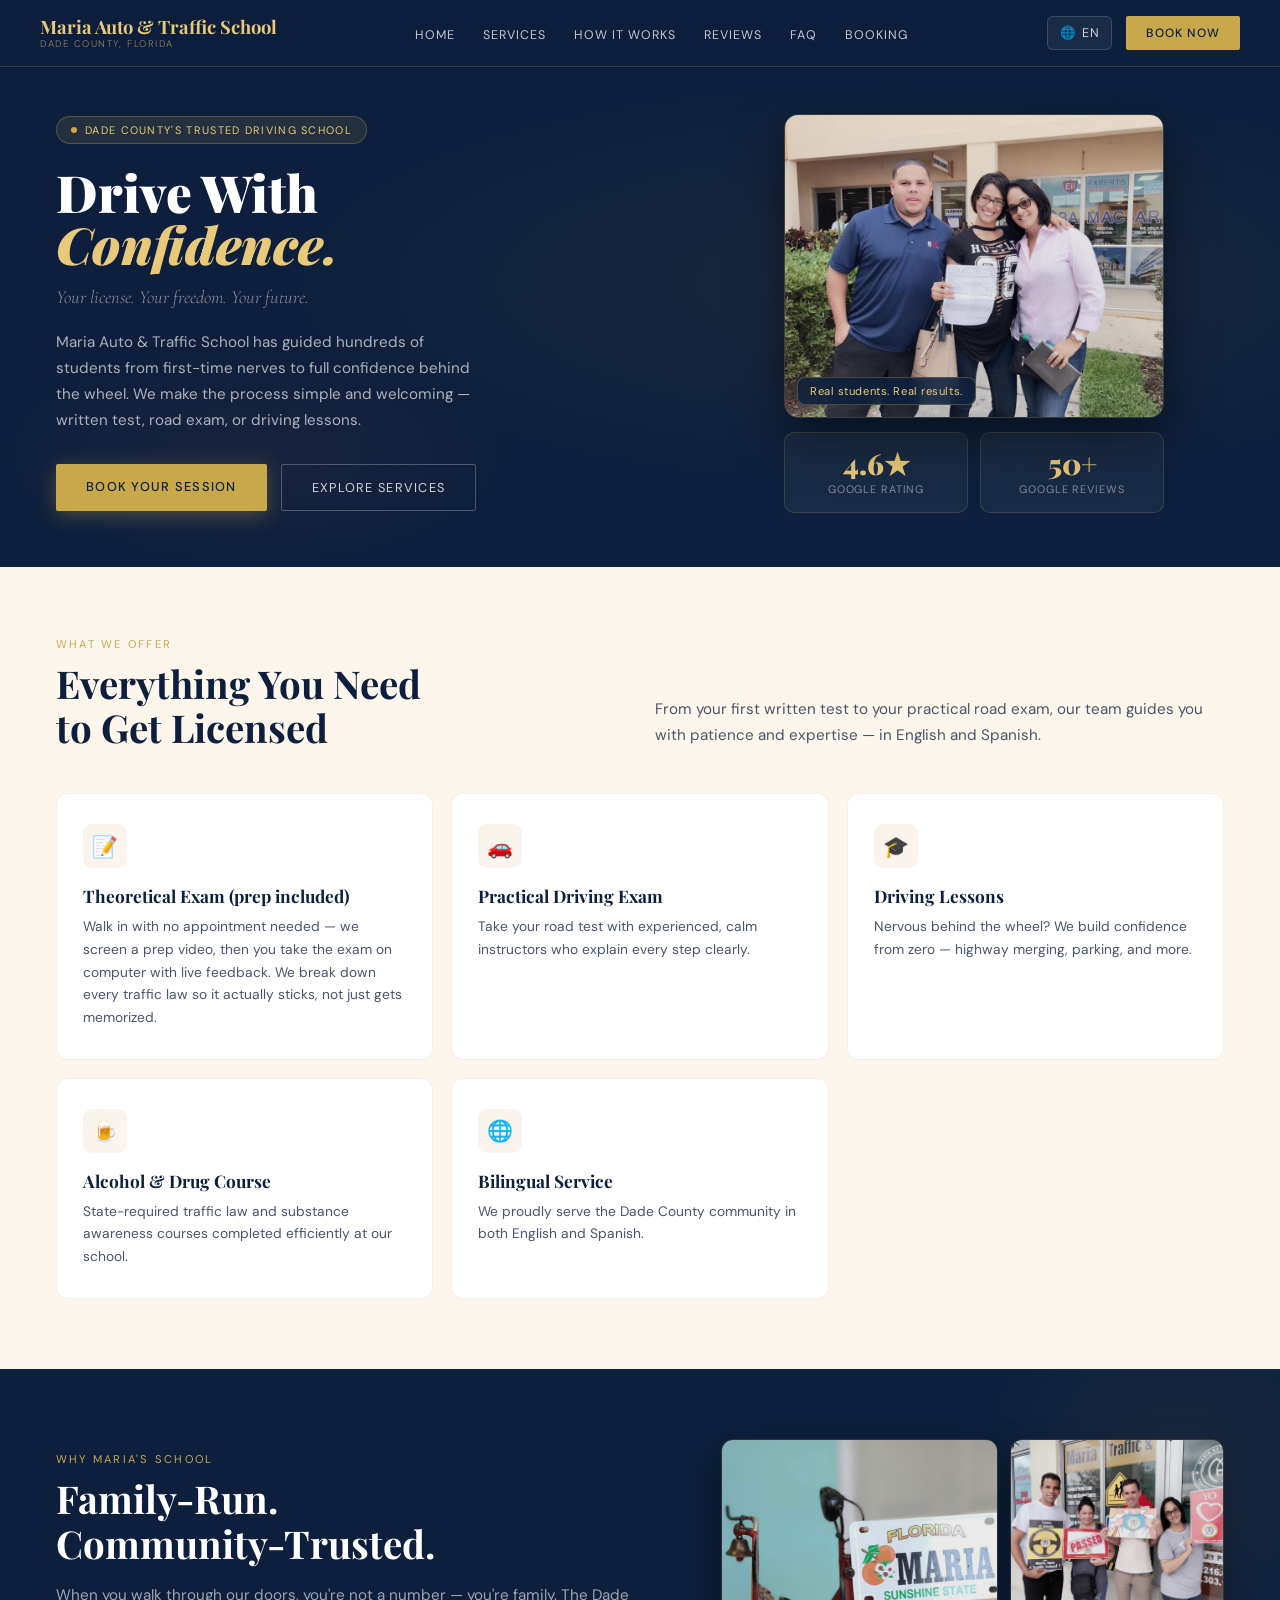
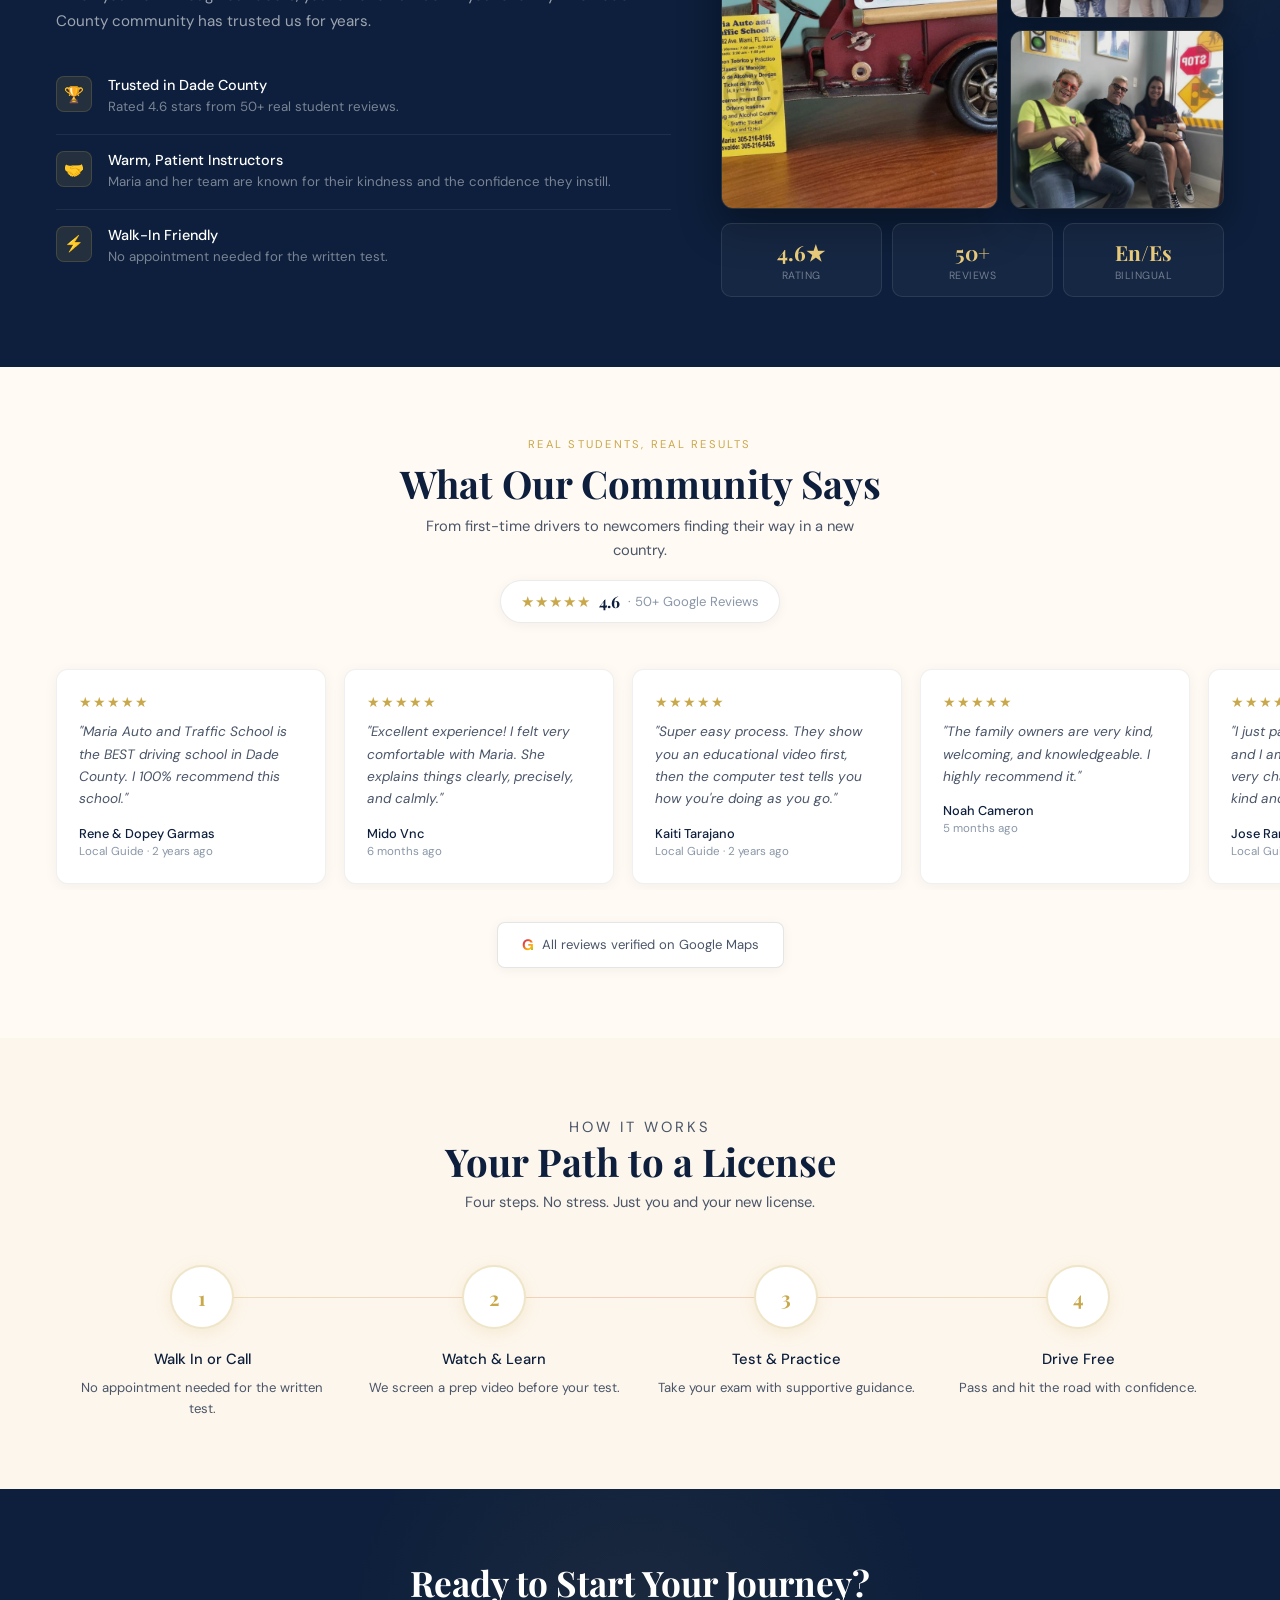
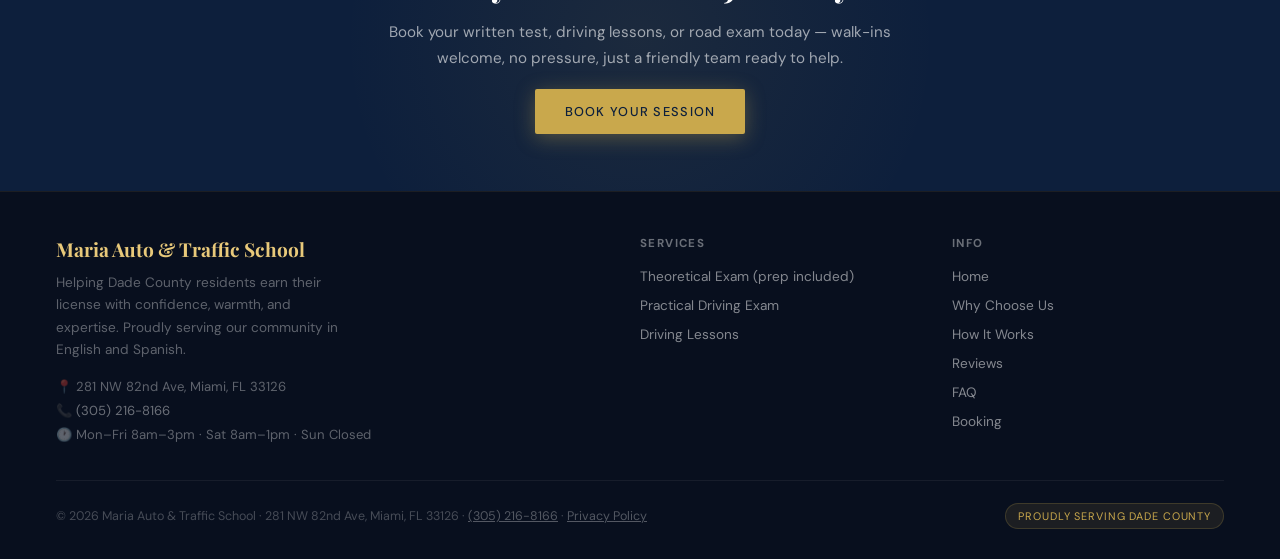
==== commit 2b0becbf: "Update canonical and image URLs in index.html" ====
--- a/index.html
+++ b/index.html
@@ -9,14 +9,14 @@
 
 <meta name="description" content="Maria Auto & Traffic School — Miami-Dade's trusted driving school. Written tests, road exams, and driving lessons in English and Spanish. Walk-ins welcome.">
 <meta name="robots" content="index, follow">
-<link rel="canonical" href="https://mariaautoschool.netlify.app/">
+<link rel="canonical" href="https://mariav2.netlify.app/">
 <meta property="og:type" content="website">
 <meta property="og:title" content="Maria Auto & Traffic School">
 <meta property="og:description" content="Miami-Dade's trusted driving school. Written tests, road exams & driving lessons in English and Spanish.">
-<meta property="og:image" content="https://mariaautoschool.netlify.app/images/maria3.jpg">
+<meta property="og:image" content="https://mariav2.netlify.app/images/maria3.jpg">
 <meta property="og:image:alt" content="Students celebrating passing their driving test outside Maria Auto & Traffic School">
 <meta name="twitter:card" content="summary_large_image">
-<meta name="twitter:image" content="https://mariaautoschool.netlify.app/images/maria3.jpg">
+<meta name="twitter:image" content="https://mariav2.netlify.app/images/maria3.jpg">
 <link rel="preconnect" href="https://fonts.googleapis.com">
 <link href="https://fonts.googleapis.com/css2?family=Playfair+Display:ital,wght@0,400;0,700;0,900;1,400;1,700&family=DM+Sans:wght@300;400;500&family=Cormorant+Garamond:ital,wght@0,300;1,300;1,600&display=swap" rel="stylesheet">
 <link rel="stylesheet" href="style.css">
@@ -26,8 +26,8 @@
   "@context": "https://schema.org",
   "@type": "DrivingSchool",
   "name": "Maria Auto & Traffic School",
-  "image": "https://mariaautoschool.netlify.app/images/maria5.jpg",
-  "url": "https://mariaautoschool.netlify.app/",
+  "image": "https://mariav2.netlify.app/images/maria5.jpg",
+  "url": "https://mariav2.netlify.app/",
   "telephone": "+1-305-216-8166",
   "address": {
     "@type": "PostalAddress",
